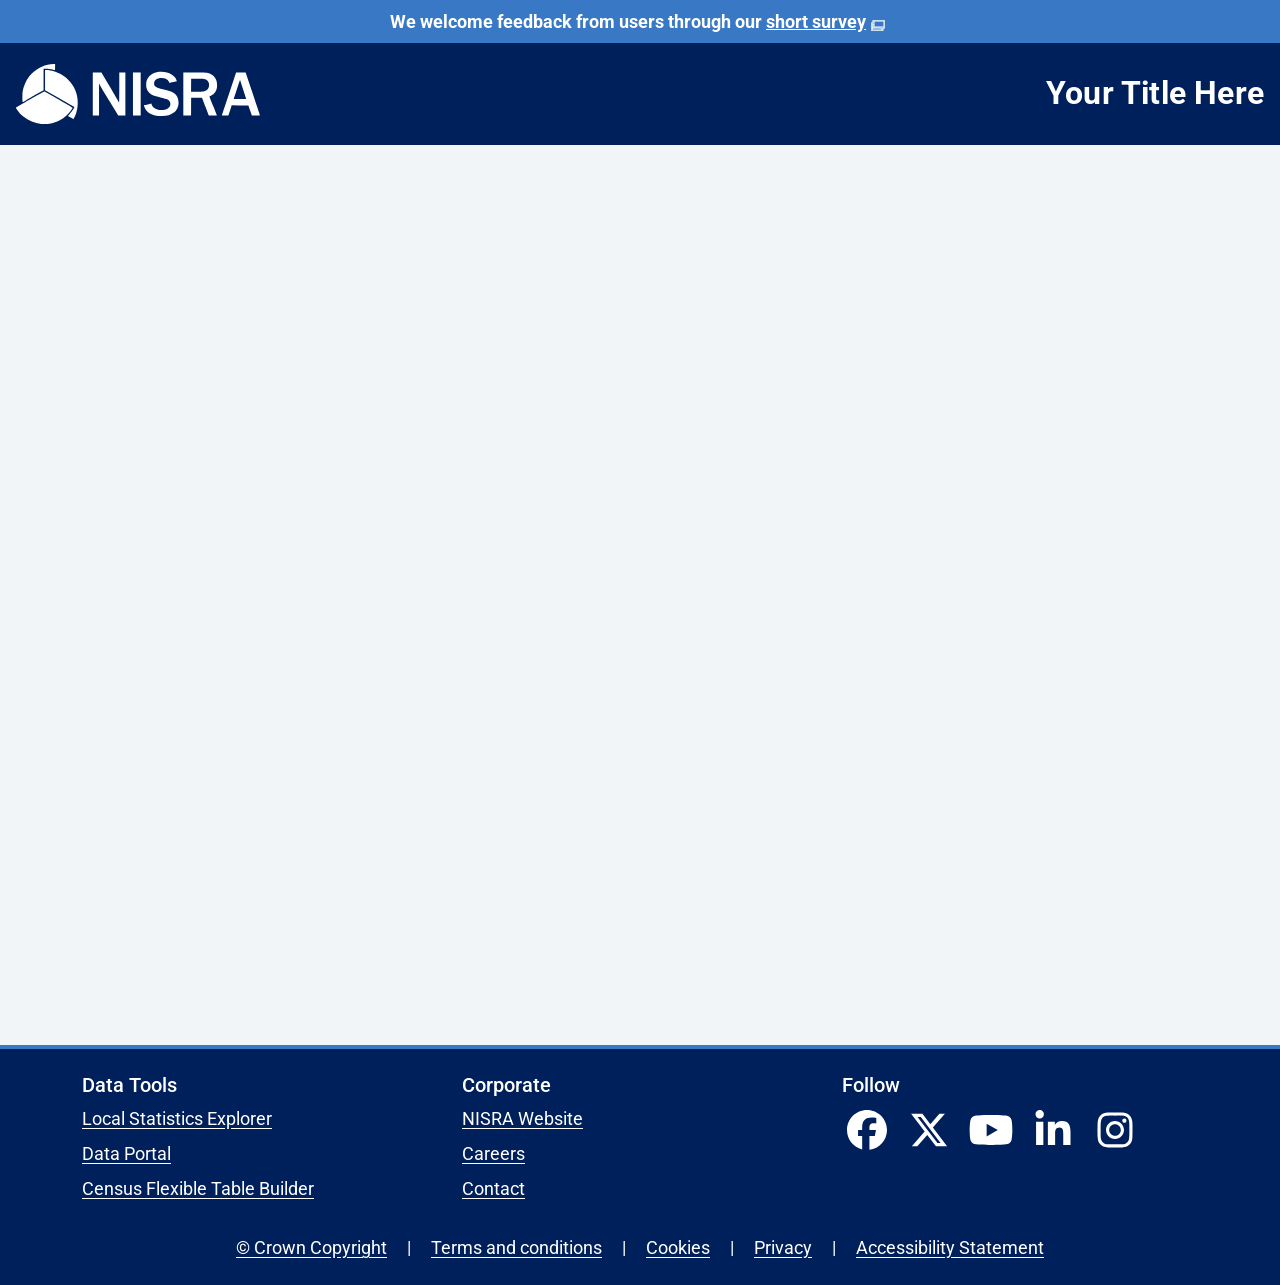
==== nisra-template.html @ 77407060 "Initial commit" ====
<!DOCTYPE html>
  <html lang="en">

  <head>

    <meta charset="UTF-8" />
    <meta name="viewport" content="width=device-width, initial-scale=1" />
    <title>Output Title Here</title>

    <link href="https://fonts.googleapis.com/css2?family=Roboto:wght@300;400;500;700&display=swap" rel="stylesheet">

    
    <!-- Bootstrap CSS/JS (v5.3.3) -->
    <link href="https://cdn.jsdelivr.net/npm/bootstrap@5.3.3/dist/css/bootstrap.min.css" rel="stylesheet">
    <script src="https://cdn.jsdelivr.net/npm/bootstrap@5.3.3/dist/js/bootstrap.bundle.min.js"></script>

    <!-- Icons -->
    <link rel="stylesheet" href="https://cdn.jsdelivr.net/npm/bootstrap-icons@1.11.3/font/bootstrap-icons.css">

    <link rel="icon" href="img/icon/favicon.ico" type="image/vnd.microsoft.icon" />
    <link rel="icon" type="image/png" href="img/icon/favicon-96x96.png" sizes="96x96" />
    <link rel="icon" type="image/svg+xml" href="img/icon/favicon.svg" />
    <link rel="shortcut icon" href="img/icon/favicon.ico" />
    <link rel="apple-touch-icon" sizes="180x180" href="img/icon/apple-touch-icon.png" />
    <meta name="apple-mobile-web-app-title" content="Output Title Here" />

    <!-- CSS -->
    <link rel="stylesheet" href="nisra-styles.css">

  </head>

  <body class="bg-body">

      <!-- Top Navbar -->
    <nav class="navbar p-0" style="background-color:#00205b;">

      <div class="container-fluid d-flex flex-column align-items-stretch p-0">

        <!-- Banner row (full width) -->
        <div class="w-100" style="background-color:#3878c5;">
          <div class="text-white text-center py-2 px-3">
            <strong>We welcome feedback from users through our <a href="#" target="_blank">short survey</a></use></strong>
          </div>
        </div>

        <!-- Main navbar row -->
        <div class="d-flex align-items-center w-100 py-3 px-2">
          <!-- Logo (left) -->
          <a class="navbar-brand ps-2 d-flex align-items-center me-auto" href="/">
            <img src="img/logo/nisra-only-white.svg" alt="NISRA logo" height="60" class="me-3">
          </a>

          <!-- Heading (right) -->
          <h1 class="mb-0 pe-2 text-white fs-2 app-title ms-2">Your Title Here</h1>

        </div>
      </div>

    </nav>

    <main></main>

    <footer class="footer mt-auto py-4 bg-nisra text-white">

      <div class="container">
        <!-- 3 column section -->
        <div class="row mb-3">
          <div class="col-md-4">
            <h5>Data Tools</h5>
            <ul class="list-unstyled">
              <li><a href="https://explore.nisra.gov.uk/local-stats/">Local Statistics Explorer</a></li>
              <li><a href="https://data.nisra.gov.uk">Data Portal</a></li>
              <li><a href="https://build.nisra.gov.uk/en/">Census Flexible Table Builder</a></li>
            </ul>
          </div>
          <div class="col-md-4">
            <h5>Corporate</h5>
            <ul class="list-unstyled">
              <li><a href="https://www.nisra.gov.uk/">NISRA Website</a></li>
              <li><a href="https://www.nisra.gov.uk/about-us/careers">Careers</a></li>
              <li><a href="https://www.nisra.gov.uk/contact">Contact</a></li>
            </ul>
          </div>
          <div class="col-md-4">
            <h5>Follow</h5>
            <ul class="list-inline">
              <li class="list-inline-item">
                <a href="https://www.facebook.com/nisra.gov.uk">
                  <img src="img/logo/facebook-brands-solid-full.svg" title="Facebook" role="img" class="img-50"/>
                </a>
              </li>
              <li class="list-inline-item">
                <a href="https://x.com/NISRA/">
                  <img src="img/logo/x-twitter-brands-solid-full.svg" title="Twitter/X" role="img" class="img-50"/>
                </a>
              </li>
              <li class="list-inline-item">
                <a href="https://www.youtube.com/user/nisrastats">
                  <img src="img/logo/youtube-brands-solid-full.svg" title="YouTube" role="img" class="img-50"/>
                </a>
              </li>
              <li class="list-inline-item">
                <a href="https://www.linkedin.com/company/northern-ireland-statistics-and-research-agency/">
                  <img src="img/logo/linkedin-in-brands-solid-full.svg" title="LinkedIn" role="img" class="img-50"/>
                </a>
              </li>
              <li class="list-inline-item">
                <a href="https://www.instagram.com/nisra.gov.uk/">
                  <img src="img/logo/instagram-brands-solid-full.svg" title="Instagram" role="img" class="img-50"/>
                </a>
              </li>
            </ul>
          </div>
        </div>

        <!-- Horizontal list with separators -->
        <ul class="list-inline footer-links text-center mb-0">
          <li class="list-inline-item"><a href="https://www.nisra.gov.uk/crown-copyright">© Crown Copyright</a></li>
          <li class="list-inline-item">|</li>
          <li class="list-inline-item"><a href="https://www.nisra.gov.uk/terms-and-conditions">Terms and conditions</a></li>
          <li class="list-inline-item">|</li>
          <li class="list-inline-item"><a href="https://www.nisra.gov.uk/cookies">Cookies</a></li>
          <li class="list-inline-item">|</li>
          <li class="list-inline-item"><a href="https://www.nisra.gov.uk/nisra-privacy-notice">Privacy</a></li>
          <li class="list-inline-item">|</li>
          <li class="list-inline-item"><a href="https://datavis.nisra.gov.uk/dissemination/accessibility-statement-visualisations.html">Accessibility Statement</a></li>
        </ul>
      </div>
      
    </footer>

  </body>
</html>
---- nisra-styles.css ----
/* ===========================
   Base
   =========================== */
body {
  font-family: 'Roboto', Arial, sans-serif;
  font-size: 18px;
  line-height: 1.5;           /* better readability than 1.0 */
  font-weight: 400;
}

/* Headings per style guide */
h1 { font-size: 28px; line-height: 1.285; font-weight: 700; }
@media (min-width: 992px) { h1 { font-size: 30px; line-height: 1.3; } }

h2 { font-size: 24px; line-height: 1.333; font-weight: 400; }
@media (min-width: 992px) { h2 { font-size: 25px; line-height: 1.32; } }

h3 { font-size: 21px; line-height: 1.143; font-weight: 400; }
@media (min-width: 992px) { h3 { font-size: 24px; line-height: 1.25; } }

h4 { font-size: 18px; line-height: 1.333; font-weight: 400; }
@media (min-width: 992px) { h4 { font-size: 21px; line-height: 1.286; } }

/* Page background (main content area) */
main { 
  background-color: #f2f5f8;
  min-height: 100vh;
 }

/* External link indicator (scope to main so footer links aren’t doubled) */
main a[target="_blank"]::after {
  content: "";
  width: 14px; height: 11px;
  margin: 5px; vertical-align: text-bottom; display: inline-block;

  /* Use the SVG as a mask; then color it with Bootstrap’s variable */
  -webkit-mask: url('data:image/svg+xml;utf8,<svg xmlns="http://www.w3.org/2000/svg" width="14" height="11" viewBox="0 0 14 11"><g fill="none" stroke="%23000" stroke-width="1"><path d="M0 3h2V0h12v8h-2v3H0zm13-2H3v6h10zM2 4H1v4h1zm-1 6h10V8H1z"/></g></svg>') no-repeat center / contain;
          mask: url('data:image/svg+xml;utf8,<svg xmlns="http://www.w3.org/2000/svg" width="14" height="11" viewBox="0 0 14 11"><g fill="none" stroke="%23000" stroke-width="1"><path d="M0 3h2V0h12v8h-2v3H0zm13-2H3v6h10zM2 4H1v4h1zm-1 6h10V8H1z"/></g></svg>') no-repeat center / contain;
  background-color: var(--bs-secondary-color, #6c757d); /* follows Bootstrap’s text-secondary */
}


/* ===========================
   Brand & misc.
   =========================== */
.app-title { font-weight: 700; letter-spacing: 0.2px; }
.img-50 { width: 50px; height: 50px; }

/* ===========================
   Footer
   =========================== */
.footer {
  background-color: #00205b;
  color: #fff;
  border-top: 4px solid #3878c5;
}
.footer a {
  color: #fff;
  text-underline-offset: 3px;
}
.footer a:hover,
.footer a:focus {
  color: #fff;
  text-decoration-thickness: 2px;
}
.footer-links { list-style: none; padding-left: 0; }
.footer-links .list-inline-item { margin: 0 .5rem; }

/* More vertical spacing in vertical lists */
.footer ul.list-unstyled li { margin-bottom: 0.5rem; }

/* Social icon hover */
.footer .list-inline-item img {
  transition: box-shadow 0.2s ease, border 0.2s ease;
}
.footer .list-inline-item img:hover {
  border: 2px solid #fff;
  box-shadow: 0 0 4px rgba(255, 255, 255, 0.6);
  border-radius: 4px;
}

nav a {
  color: #fff;
}

nav a[target="_blank"]::after {
  content: url('data:image/svg+xml;utf8,<svg xmlns="http://www.w3.org/2000/svg" width="14" height="11" viewBox="0 0 14 11"><g fill="none" stroke="white" stroke-width="1"><path d="M0 3h2V0h12v8h-2v3H0zm13-2H3v6h10zM2 4H1v4h1zm-1 6h10V8H1z"/></g></svg>');
  display: inline-block;
  width: 14px;
  height: 11px;
  margin: 0 5px 0 5px;
  vertical-align: text-top;
}
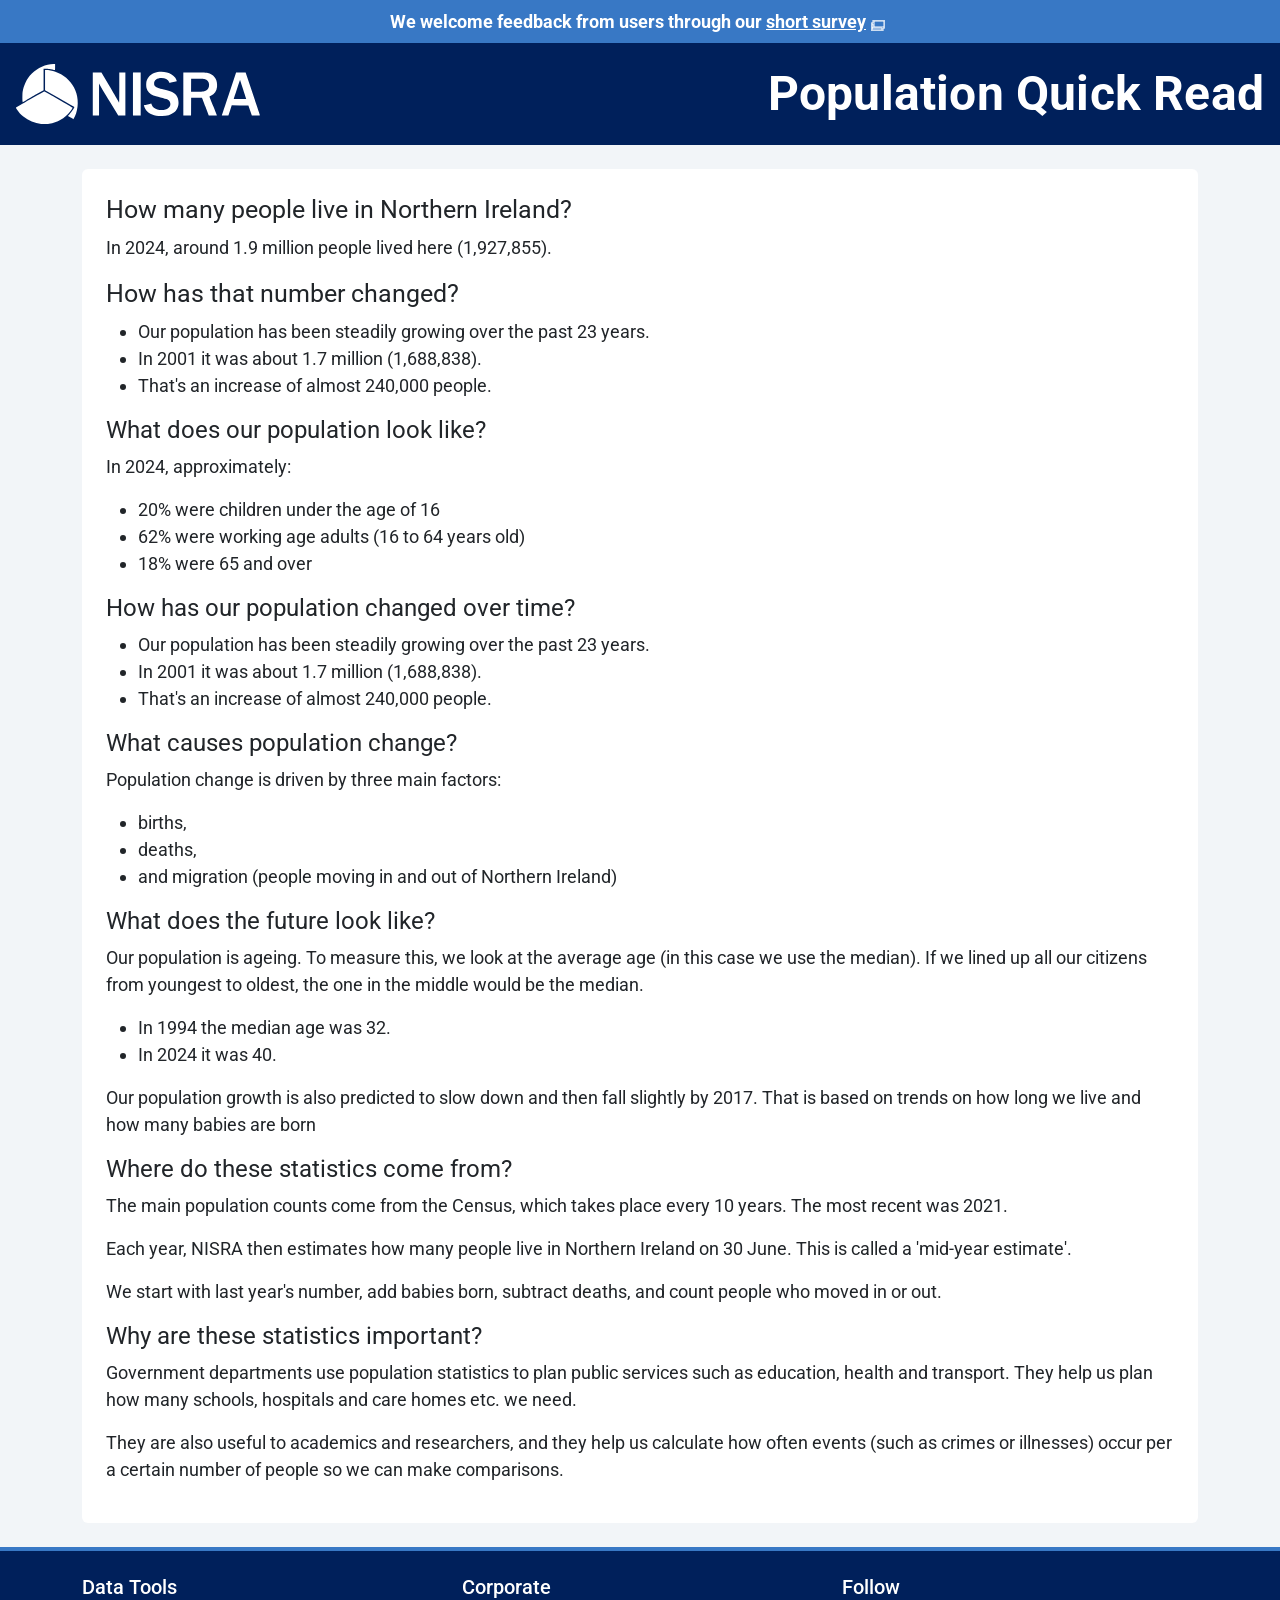
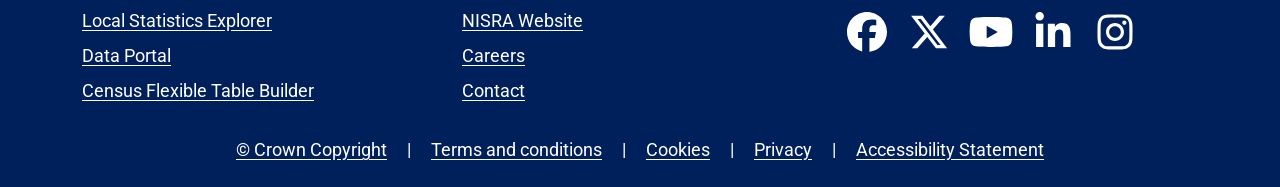
==== commit d79adb56: "main content" ====
--- a/nisra-template.html
+++ b/nisra-template.html
@@ -5,7 +5,7 @@
 
     <meta charset="UTF-8" />
     <meta name="viewport" content="width=device-width, initial-scale=1" />
-    <title>Output Title Here</title>
+    <title>Population Quick Read</title>
 
     <link href="https://fonts.googleapis.com/css2?family=Roboto:wght@300;400;500;700&display=swap" rel="stylesheet">
 
@@ -29,7 +29,7 @@
 
   </head>
 
-  <body class="bg-body">
+  <body>
 
       <!-- Top Navbar -->
     <nav class="navbar p-0" style="background-color:#00205b;">
@@ -51,14 +51,74 @@
           </a>
 
           <!-- Heading (right) -->
-          <h1 class="mb-0 pe-2 text-white fs-2 app-title ms-2">Your Title Here</h1>
-
+           <div class="col">
+          <h1 class="mb-0 pe-2 text-white app-title ms-2 text-center text-lg-end">Population Quick Read</h1>
+          </div>
         </div>
       </div>
 
     </nav>
 
-    <main></main>
+    <main class="min-vh-100 py-4">
+
+    <div class="container">
+      <div class="bg-white p-4 rounded">
+
+    
+    <h2>How many people live in Northern Ireland?</h2>
+    <p>In 2024, around 1.9 million people lived here (1,927,855).</p>
+
+    <h2>How has that number changed?</h2>
+    <ul>
+    <li>Our population has been steadily growing over the past 23 years.</li>
+    <li>In 2001 it was about 1.7 million (1,688,838).</li>
+    <li>That's an increase of almost 240,000 people.</li>
+    </ul>
+
+    <h3>What does our population look like?</h3>
+    <p>In 2024, approximately:
+    <ul>
+      <li>20% were children under the age of 16</li>
+      <li>62% were working age adults (16 to 64 years old)</li>
+      <li>18% were 65 and over</li>
+    </ul>
+    </p>
+
+    <h3>How has our population changed over time?</h3>
+    <ul>
+      <li>Our population has been steadily growing over the past 23 years.</li>
+      <li>In 2001 it was about 1.7 million (1,688,838).</li>
+      <li>That's an increase of almost 240,000 people.</li>
+    </ul>
+
+    <h3>What causes population change?</h3>
+    <p>Population change is driven by three main factors: 
+      <ul>
+        <li>births,</li>
+        <li>deaths,</li>
+        <li>and migration (people moving in and out of Northern Ireland)</li>
+      </ul></p>
+
+      <h3>What does the future look like?</h3>
+      <p>Our population is ageing. To measure this, we look at the average age (in this case we use the median). If we lined up all our citizens from youngest to oldest, the one in the middle would be the median.</p>
+      <ul>
+        <li>In 1994 the median age was 32.</li>
+        <li>In 2024 it was 40.</li>
+      </ul>
+      <p>Our population growth is also predicted to slow down and then fall slightly by 2017. That is based on trends on how long we live and how many babies are born</p>
+
+      <h3>Where do these statistics come from?</h3>
+      <p>The main population counts come from the Census, which takes place every 10 years. The most recent was 2021.</p>
+      <p>Each year, NISRA then estimates how many people live in Northern Ireland on 30 June. This is called a 'mid-year estimate'.</p>
+      <p>We start with last year's number, add babies born, subtract deaths, and count people who moved in or out.</p>
+
+      <h3>Why are these statistics important?</h3>
+      <p>Government departments use population statistics to plan public services such as education, health and transport. They help us plan how many schools, hospitals and care homes etc. we need.</p>
+      <p>They are also useful to academics and researchers, and they help us calculate how often events (such as crimes or illnesses) occur per a certain number of people so we can make comparisons.</p>
+    
+    </div>
+    </div>
+    </main>
 
     <footer class="footer mt-auto py-4 bg-nisra text-white">
 
--- a/nisra-styles.css
+++ b/nisra-styles.css
@@ -1,16 +1,28 @@
 /* ===========================
    Base
    =========================== */
+
+:root {
+  --bs-body-bg: #f2f5f8;
+}
+
+body {
+  background-color: var(--bs-body-bg) !important;
+}
+
+
+
 body {
   font-family: 'Roboto', Arial, sans-serif;
   font-size: 18px;
   line-height: 1.5;           /* better readability than 1.0 */
   font-weight: 400;
+  background: #f2f5f8;
 }
 
 /* Headings per style guide */
-h1 { font-size: 28px; line-height: 1.285; font-weight: 700; }
-@media (min-width: 992px) { h1 { font-size: 30px; line-height: 1.3; } }
+h1 { font-size: 3rem !important; line-height: 1.285; font-weight: 700; }
+@media (min-width: 992px) { h1 { font-size: 3rem; line-height: 1.3; } }
 
 h2 { font-size: 24px; line-height: 1.333; font-weight: 400; }
 @media (min-width: 992px) { h2 { font-size: 25px; line-height: 1.32; } }
@@ -21,11 +33,20 @@
 h4 { font-size: 18px; line-height: 1.333; font-weight: 400; }
 @media (min-width: 992px) { h4 { font-size: 21px; line-height: 1.286; } }
 
+
 /* Page background (main content area) */
 main { 
-  background-color: #f2f5f8;
-  min-height: 100vh;
+  background: transparent !important;
  }
+
+ /* .app-content {
+  background: #fff;
+  border: 1px solid #6c757d;
+  border-radius: 0.375rem;
+  max-width: 1000px;
+  margin: 0 auto;
+  padding: 2rem;
+ } */
 
 /* External link indicator (scope to main so footer links aren’t doubled) */
 main a[target="_blank"]::after {
